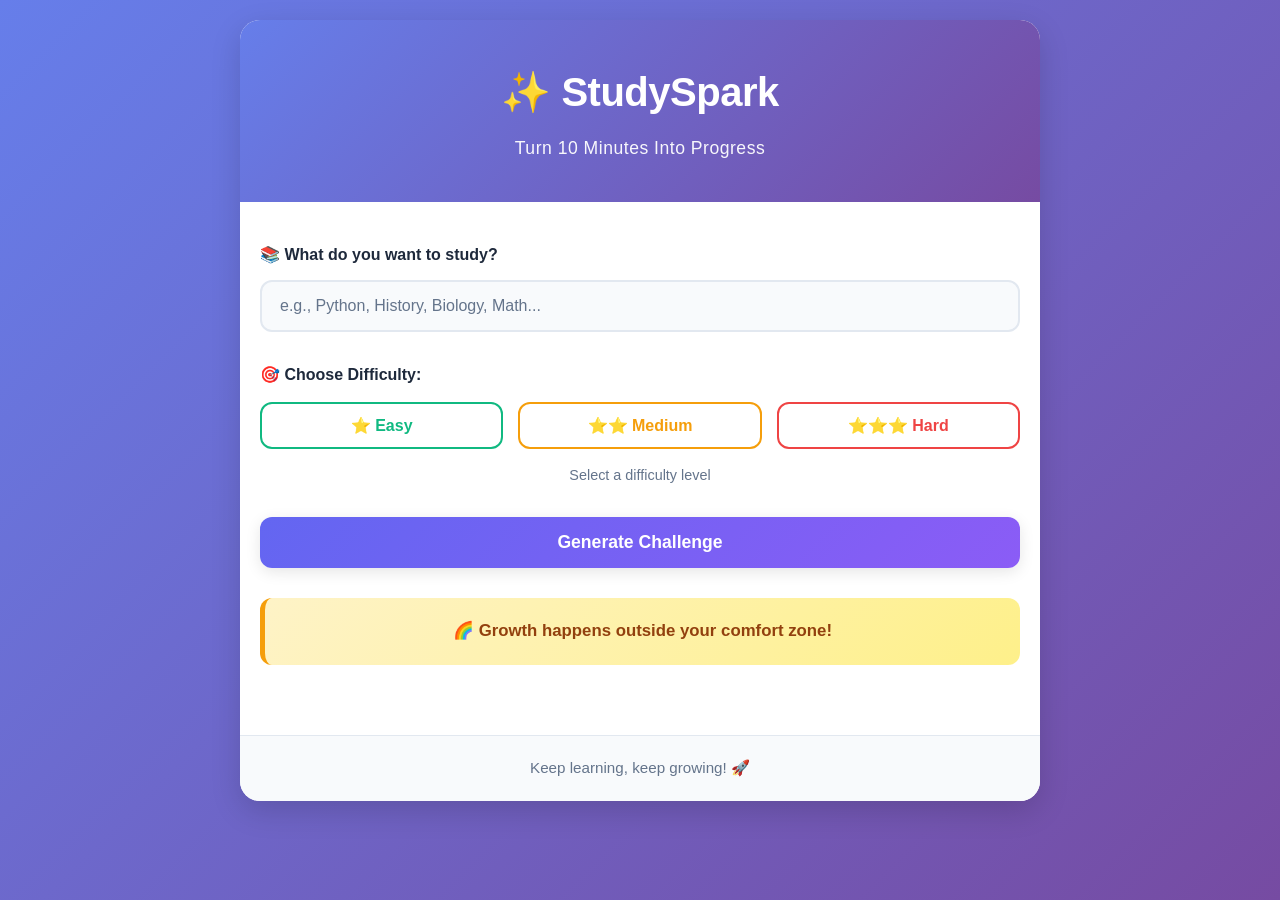
==== index.html @ 8775c889 "Initial commit: StudySpark project - HTML file with complete structure and form elements - CSS with " ====
<!DOCTYPE html>
<html lang="en">
<head>
    <meta charset="UTF-8">
    <meta name="viewport" content="width=device-width, initial-scale=1.0">
    <title>StudySpark - Study Challenge</title>
    <link rel="stylesheet" href="style.css">
</head>
<body>
    <div class="container">
        <!-- Header -->
        <header class="header">
            <h1 class="title">✨ StudySpark</h1>
            <p class="subtitle">Turn 10 Minutes Into Progress</p>
        </header>

        <!-- Main Content -->
        <main class="main-content">
            <!-- Subject Input Section -->
            <section class="section input-section">
                <label for="subject" class="label">📚 What do you want to study?</label>
                <input 
                    type="text" 
                    id="subject" 
                    class="input-box" 
                    placeholder="e.g., Python, History, Biology, Math..."
                    autocomplete="off"
                >
            </section>

            <!-- Difficulty Selector -->
            <section class="section difficulty-section">
                <p class="section-label">🎯 Choose Difficulty:</p>
                <div class="difficulty-buttons">
                    <button class="difficulty-btn easy" data-difficulty="easy">
                        ⭐ Easy
                    </button>
                    <button class="difficulty-btn medium" data-difficulty="medium">
                        ⭐⭐ Medium
                    </button>
                    <button class="difficulty-btn hard" data-difficulty="hard">
                        ⭐⭐⭐ Hard
                    </button>
                </div>
                <p class="selected-difficulty" id="selectedDifficulty">Select a difficulty level</p>
            </section>

            <!-- Generate Challenge Button -->
            <section class="section">
                <button id="generateBtn" class="generate-btn">Generate Challenge</button>
            </section>

            <!-- Challenge Display -->
            <section class="section challenge-section" id="challengeSection" style="display: none;">
                <div class="challenge-card">
                    <h2 class="challenge-title">Your Challenge:</h2>
                    <p class="challenge-text" id="challengeText"></p>
                    <p class="subject-tag" id="subjectTag"></p>
                </div>

                <!-- Timer and Score -->
                <div class="timer-score-container">
                    <div class="timer-box">
                        <p class="timer-label">⏱️ Time Left:</p>
                        <div class="timer" id="timer">60</div>
                    </div>
                    <div class="score-box">
                        <p class="score-label">🏆 Score:</p>
                        <div class="score" id="score">0</div>
                    </div>
                </div>

                <!-- Complete Challenge Button -->
                <div class="action-buttons">
                    <button id="completeBtn" class="complete-btn" disabled>✓ Challenge Complete</button>
                    <button id="newChallengeBtn" class="new-challenge-btn" style="display: none;">🔄 New Challenge</button>
                </div>
            </section>

            <!-- Motivational Message -->
            <section class="section motivation-section" id="motivationSection">
                <p class="motivation-text" id="motivationText">Ready to challenge yourself?</p>
            </section>
        </main>

        <!-- Footer -->
        <footer class="footer">
            <p>Keep learning, keep growing! 🚀</p>
        </footer>
    </div>

    <script src="script.js"></script>
</body>
</html>
---- style.css ----
/* ===== VARIABLES & RESET ===== */
:root {
    --primary: #6366f1;
    --secondary: #8b5cf6;
    --success: #10b981;
    --warning: #f59e0b;
    --danger: #ef4444;
    --easy: #10b981;
    --medium: #f59e0b;
    --hard: #ef4444;
    --bg-light: #f8fafc;
    --bg-dark: #1e293b;
    --text-dark: #1e293b;
    --text-light: #64748b;
    --border-light: #e2e8f0;
    --shadow: 0 4px 15px rgba(0, 0, 0, 0.1);
    --shadow-lg: 0 10px 30px rgba(0, 0, 0, 0.15);
}

* {
    margin: 0;
    padding: 0;
    box-sizing: border-box;
}

html {
    scroll-behavior: smooth;
}

body {
    font-family: 'Segoe UI', Tahoma, Geneva, Verdana, sans-serif;
    background: linear-gradient(135deg, #667eea 0%, #764ba2 100%);
    color: var(--text-dark);
    line-height: 1.6;
    min-height: 100vh;
    padding: 20px;
}

/* ===== CONTAINER & LAYOUT ===== */
.container {
    max-width: 800px;
    margin: 0 auto;
    background: white;
    border-radius: 20px;
    box-shadow: var(--shadow-lg);
    overflow: hidden;
}

/* ===== HEADER ===== */
.header {
    background: linear-gradient(135deg, #667eea 0%, #764ba2 100%);
    color: white;
    padding: 40px 20px;
    text-align: center;
    animation: slideDown 0.6s ease-out;
}

.title {
    font-size: 2.5rem;
    margin-bottom: 10px;
    font-weight: 700;
    letter-spacing: -0.5px;
}

.subtitle {
    font-size: 1.1rem;
    opacity: 0.95;
    font-weight: 300;
    letter-spacing: 0.5px;
}

/* ===== MAIN CONTENT ===== */
.main-content {
    padding: 40px 20px;
}

.section {
    margin-bottom: 30px;
    animation: fadeIn 0.6s ease-out;
}

.section-label {
    font-size: 1rem;
    font-weight: 600;
    color: var(--text-dark);
    margin-bottom: 15px;
}

.label {
    display: block;
    font-size: 1rem;
    font-weight: 600;
    color: var(--text-dark);
    margin-bottom: 12px;
}

/* ===== INPUT BOX ===== */
.input-box {
    width: 100%;
    padding: 15px 18px;
    font-size: 1rem;
    border: 2px solid var(--border-light);
    border-radius: 12px;
    transition: all 0.3s ease;
    background: var(--bg-light);
    color: var(--text-dark);
}

.input-box:focus {
    outline: none;
    border-color: var(--primary);
    box-shadow: 0 0 0 3px rgba(99, 102, 241, 0.1);
    background: white;
}

.input-box::placeholder {
    color: var(--text-light);
}

/* ===== DIFFICULTY BUTTONS ===== */
.difficulty-buttons {
    display: flex;
    gap: 15px;
    margin-bottom: 15px;
    flex-wrap: wrap;
}

.difficulty-btn {
    flex: 1;
    min-width: 120px;
    padding: 12px 20px;
    font-size: 1rem;
    font-weight: 600;
    border: 2px solid var(--border-light);
    border-radius: 12px;
    background: white;
    color: var(--text-dark);
    cursor: pointer;
    transition: all 0.3s ease;
}

.difficulty-btn:hover {
    transform: translateY(-2px);
    box-shadow: var(--shadow);
}

.difficulty-btn.easy {
    border-color: var(--easy);
    color: var(--easy);
}

.difficulty-btn.easy.active {
    background: var(--easy);
    color: white;
}

.difficulty-btn.medium {
    border-color: var(--medium);
    color: var(--medium);
}

.difficulty-btn.medium.active {
    background: var(--medium);
    color: white;
}

.difficulty-btn.hard {
    border-color: var(--hard);
    color: var(--hard);
}

.difficulty-btn.hard.active {
    background: var(--hard);
    color: white;
}

.selected-difficulty {
    font-size: 0.9rem;
    color: var(--text-light);
    text-align: center;
}

/* ===== GENERATE BUTTON ===== */
.generate-btn {
    width: 100%;
    padding: 15px 30px;
    font-size: 1.1rem;
    font-weight: 700;
    color: white;
    background: linear-gradient(135deg, var(--primary), var(--secondary));
    border: none;
    border-radius: 12px;
    cursor: pointer;
    transition: all 0.3s ease;
    box-shadow: var(--shadow);
}

.generate-btn:hover {
    transform: translateY(-2px);
    box-shadow: var(--shadow-lg);
}

.generate-btn:active {
    transform: translateY(0);
}

.generate-btn:disabled {
    opacity: 0.6;
    cursor: not-allowed;
    transform: none;
}

/* ===== CHALLENGE SECTION ===== */
.challenge-section {
    animation: slideUp 0.6s ease-out;
}

.challenge-card {
    background: linear-gradient(135deg, #f3f4f6, #e5e7eb);
    padding: 25px;
    border-radius: 15px;
    margin-bottom: 25px;
    border-left: 5px solid var(--primary);
    animation: fadeIn 0.6s ease-out;
}

.challenge-title {
    font-size: 1.2rem;
    color: var(--text-dark);
    margin-bottom: 12px;
    font-weight: 700;
}

.challenge-text {
    font-size: 1.1rem;
    color: var(--text-dark);
    line-height: 1.8;
    margin-bottom: 12px;
}

.subject-tag {
    display: inline-block;
    background: var(--primary);
    color: white;
    padding: 5px 12px;
    border-radius: 20px;
    font-size: 0.85rem;
    font-weight: 600;
}

/* ===== TIMER & SCORE ===== */
.timer-score-container {
    display: flex;
    gap: 20px;
    margin-bottom: 25px;
}

.timer-box,
.score-box {
    flex: 1;
    background: linear-gradient(135deg, #f3f4f6, #e5e7eb);
    padding: 20px;
    border-radius: 15px;
    text-align: center;
    animation: slideUp 0.6s ease-out;
}

.timer-label,
.score-label {
    font-size: 0.9rem;
    font-weight: 600;
    color: var(--text-light);
    margin-bottom: 8px;
}

.timer,
.score {
    font-size: 2.5rem;
    font-weight: 800;
    color: var(--primary);
    transition: transform 0.2s ease;
}

.timer.warning {
    color: var(--warning);
    animation: pulse 0.6s infinite;
}

.timer.danger {
    color: var(--danger);
    animation: pulse 0.3s infinite;
}

/* ===== ACTION BUTTONS ===== */
.action-buttons {
    display: flex;
    gap: 15px;
    flex-wrap: wrap;
}

.complete-btn,
.new-challenge-btn {
    flex: 1;
    min-width: 140px;
    padding: 12px 25px;
    font-size: 1rem;
    font-weight: 700;
    border: none;
    border-radius: 12px;
    cursor: pointer;
    transition: all 0.3s ease;
    animation: slideUp 0.6s ease-out;
}

.complete-btn {
    background: var(--success);
    color: white;
    box-shadow: var(--shadow);
}

.complete-btn:hover:not(:disabled) {
    transform: translateY(-2px);
    box-shadow: var(--shadow-lg);
    background: #059669;
}

.complete-btn:disabled {
    opacity: 0.5;
    cursor: not-allowed;
    transform: none;
}

.new-challenge-btn {
    background: var(--primary);
    color: white;
    box-shadow: var(--shadow);
}

.new-challenge-btn:hover {
    transform: translateY(-2px);
    box-shadow: var(--shadow-lg);
}

/* ===== MOTIVATION SECTION ===== */
.motivation-section {
    text-align: center;
    padding: 20px;
    background: linear-gradient(135deg, #fef3c7, #fef08a);
    border-radius: 12px;
    border-left: 5px solid var(--warning);
}

.motivation-text {
    font-size: 1.05rem;
    font-weight: 600;
    color: #92400e;
    animation: fadeIn 0.6s ease-out;
}

/* ===== FOOTER ===== */
.footer {
    background: var(--bg-light);
    color: var(--text-light);
    padding: 20px;
    text-align: center;
    font-size: 0.95rem;
    border-top: 1px solid var(--border-light);
}

/* ===== ANIMATIONS ===== */
@keyframes slideDown {
    from {
        opacity: 0;
        transform: translateY(-20px);
    }
    to {
        opacity: 1;
        transform: translateY(0);
    }
}

@keyframes slideUp {
    from {
        opacity: 0;
        transform: translateY(20px);
    }
    to {
        opacity: 1;
        transform: translateY(0);
    }
}

@keyframes fadeIn {
    from {
        opacity: 0;
    }
    to {
        opacity: 1;
    }
}

@keyframes pulse {
    0%, 100% {
        transform: scale(1);
    }
    50% {
        transform: scale(1.05);
    }
}

/* ===== RESPONSIVE DESIGN ===== */
@media (max-width: 600px) {
    .container {
        border-radius: 0;
        margin: 0;
    }

    body {
        padding: 0;
    }

    .header {
        padding: 30px 15px;
    }

    .title {
        font-size: 2rem;
    }

    .subtitle {
        font-size: 0.95rem;
    }

    .main-content {
        padding: 25px 15px;
    }

    .difficulty-buttons {
        flex-direction: column;
    }

    .difficulty-btn {
        min-width: auto;
    }

    .timer-score-container {
        flex-direction: column;
    }

    .timer,
    .score {
        font-size: 2rem;
    }

    .action-buttons {
        flex-direction: column;
    }

    .complete-btn,
    .new-challenge-btn {
        min-width: auto;
        width: 100%;
    }
}

@media (max-width: 400px) {
    .title {
        font-size: 1.7rem;
    }

    .challenge-text {
        font-size: 1rem;
    }

    .timer,
    .score {
        font-size: 1.8rem;
    }
}
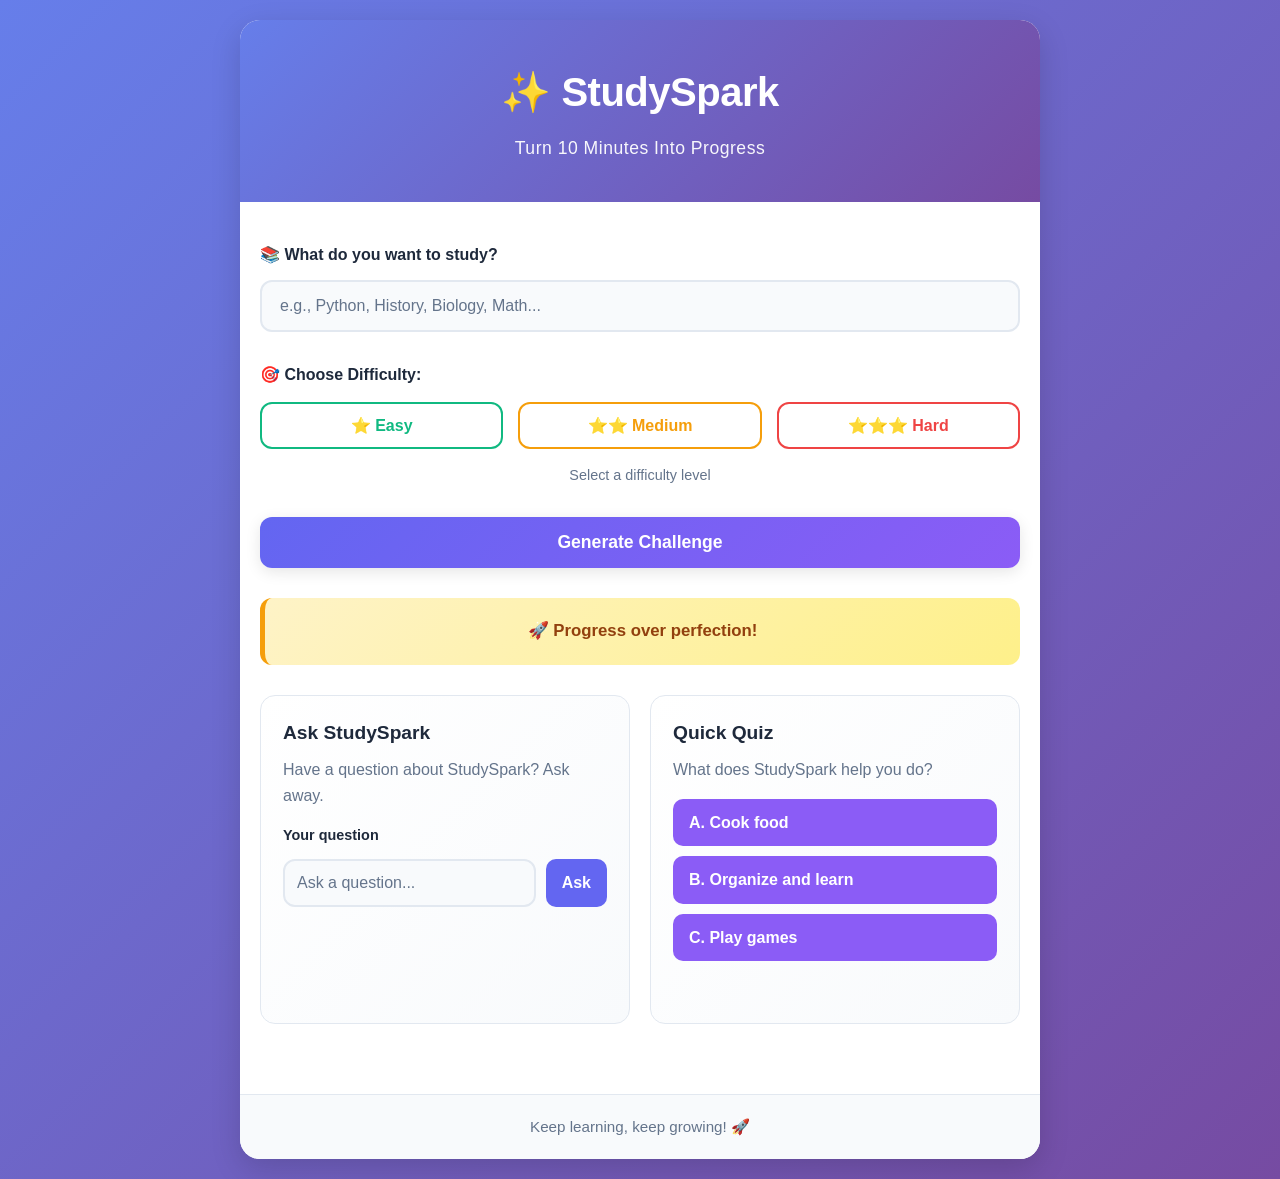
==== commit c4d188cd: "Add Q&A widget and quiz Co-authored-by: Copilot App <223556219+Copilot@users.noreply.github.com>" ====
--- a/index.html
+++ b/index.html
@@ -81,6 +81,38 @@
             <section class="section motivation-section" id="motivationSection">
                 <p class="motivation-text" id="motivationText">Ready to challenge yourself?</p>
             </section>
+
+            <section class="section learning-tools-section" aria-label="Study tools">
+                <section class="learning-tool" aria-labelledby="qa-title">
+                    <h2 class="tool-title" id="qa-title">Ask StudySpark</h2>
+                    <p class="tool-description">Have a question about StudySpark? Ask away.</p>
+                    <form id="questionForm" class="question-form">
+                        <label class="label" for="question">Your question</label>
+                        <div class="question-controls">
+                            <input
+                                type="text"
+                                id="question"
+                                class="input-box"
+                                placeholder="Ask a question..."
+                                autocomplete="off"
+                            >
+                            <button type="submit" class="tool-button">Ask</button>
+                        </div>
+                    </form>
+                    <p id="answer" class="tool-result" aria-live="polite"></p>
+                </section>
+
+                <section class="learning-tool quiz-section" aria-labelledby="quiz-title">
+                    <h2 class="tool-title" id="quiz-title">Quick Quiz</h2>
+                    <p id="quiz-question" class="tool-description">What does StudySpark help you do?</p>
+                    <div class="quiz-answers" role="group" aria-labelledby="quiz-question">
+                        <button type="button" class="quiz-answer" data-answer="A">A. Cook food</button>
+                        <button type="button" class="quiz-answer" data-answer="B">B. Organize and learn</button>
+                        <button type="button" class="quiz-answer" data-answer="C">C. Play games</button>
+                    </div>
+                    <p id="quiz-result" class="tool-result" aria-live="polite"></p>
+                </section>
+            </section>
         </main>
 
         <!-- Footer -->
--- a/style.css
+++ b/style.css
@@ -367,6 +367,93 @@
     border-top: 1px solid var(--border-light);
 }
 
+/* ===== STUDY TOOLS ===== */
+.learning-tools-section {
+    display: grid;
+    grid-template-columns: repeat(2, minmax(0, 1fr));
+    gap: 20px;
+}
+
+.learning-tool {
+    min-width: 0;
+    padding: 22px;
+    border: 1px solid var(--border-light);
+    border-radius: 15px;
+    background: linear-gradient(135deg, #fff, var(--bg-light));
+}
+
+.tool-title {
+    margin-bottom: 8px;
+    color: var(--text-dark);
+    font-size: 1.2rem;
+}
+
+.tool-description {
+    margin-bottom: 16px;
+    color: var(--text-light);
+}
+
+.question-form .label {
+    font-size: 0.9rem;
+}
+
+.question-controls {
+    display: flex;
+    align-items: stretch;
+    gap: 10px;
+}
+
+.question-controls .input-box {
+    min-width: 0;
+    padding: 12px;
+}
+
+.tool-button,
+.quiz-answer {
+    padding: 11px 16px;
+    border: 0;
+    border-radius: 10px;
+    color: white;
+    font: inherit;
+    font-weight: 600;
+    cursor: pointer;
+    transition: transform 0.2s ease, box-shadow 0.2s ease, background 0.2s ease;
+}
+
+.tool-button {
+    background: var(--primary);
+}
+
+.tool-button:hover,
+.quiz-answer:hover {
+    transform: translateY(-2px);
+    box-shadow: var(--shadow);
+}
+
+.quiz-answers {
+    display: grid;
+    gap: 10px;
+}
+
+.quiz-answer {
+    width: 100%;
+    background: var(--secondary);
+    text-align: left;
+}
+
+.quiz-answer:focus-visible,
+.tool-button:focus-visible {
+    outline: 3px solid var(--warning);
+    outline-offset: 3px;
+}
+
+.tool-result {
+    min-height: 1.6em;
+    margin-top: 14px;
+    color: var(--primary);
+    font-weight: 600;
+}
+
 /* ===== ANIMATIONS ===== */
 @keyframes slideDown {
     from {
@@ -456,6 +543,14 @@
         flex-direction: column;
     }
 
+    .learning-tools-section {
+        grid-template-columns: 1fr;
+    }
+
+    .question-controls {
+        flex-direction: column;
+    }
+
     .complete-btn,
     .new-challenge-btn {
         min-width: auto;
